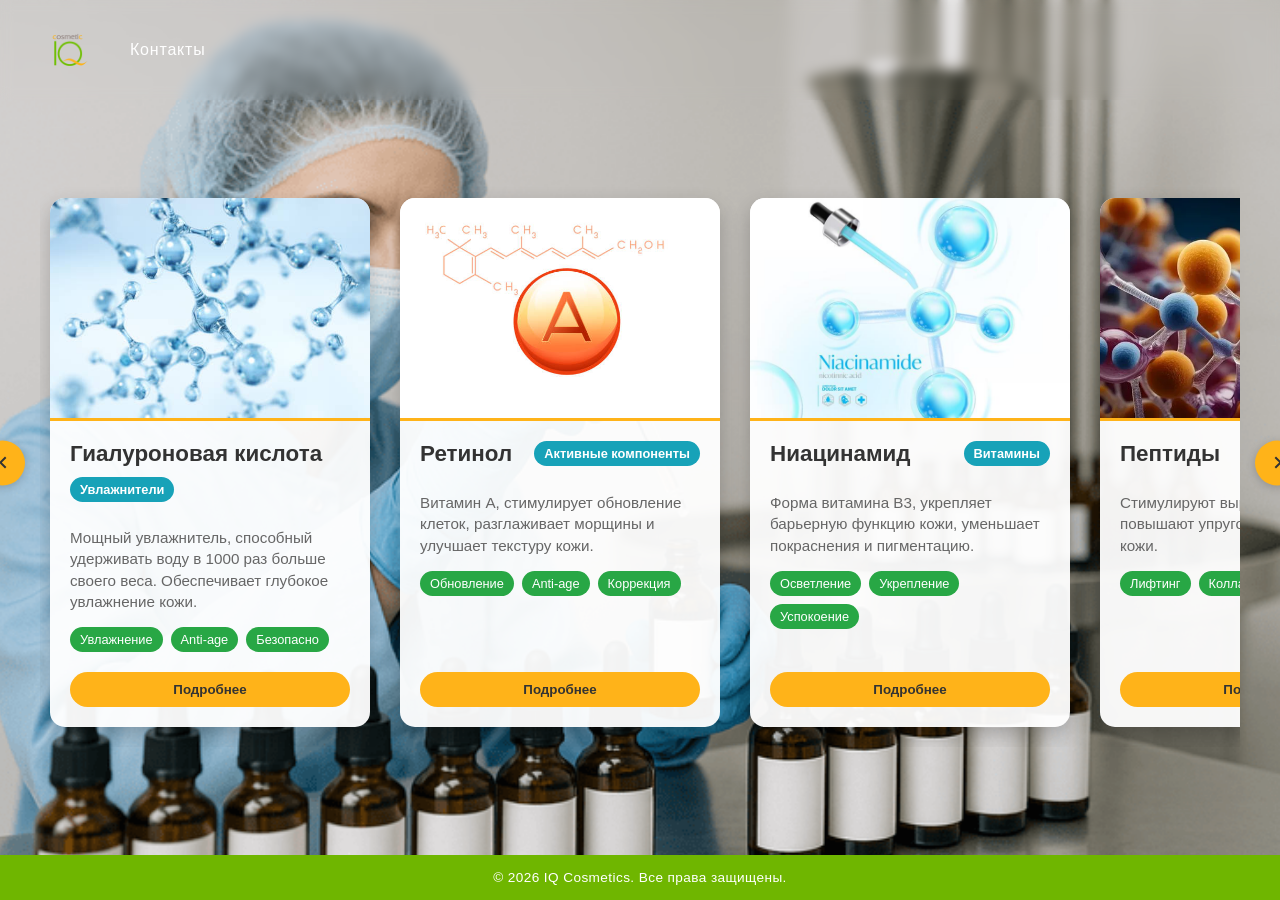
==== cosmetics-production/index.html @ 7896d12b "Add pages and cards" ====
<!doctype html>
<html lang="en">
<head>
    <meta charset="UTF-8"/>
    <title>IQ Cosmetics - Ингредиенты</title>
    <link rel="stylesheet" href="node_modules/bootstrap/dist/css/bootstrap.min.css">
</head>
<body>
    <div id="root"></div>
    <script src="main.js" type="module"></script>
    <script src="node_modules/bootstrap/dist/js/bootstrap.bundle.min.js"></script>
</body>
</html>
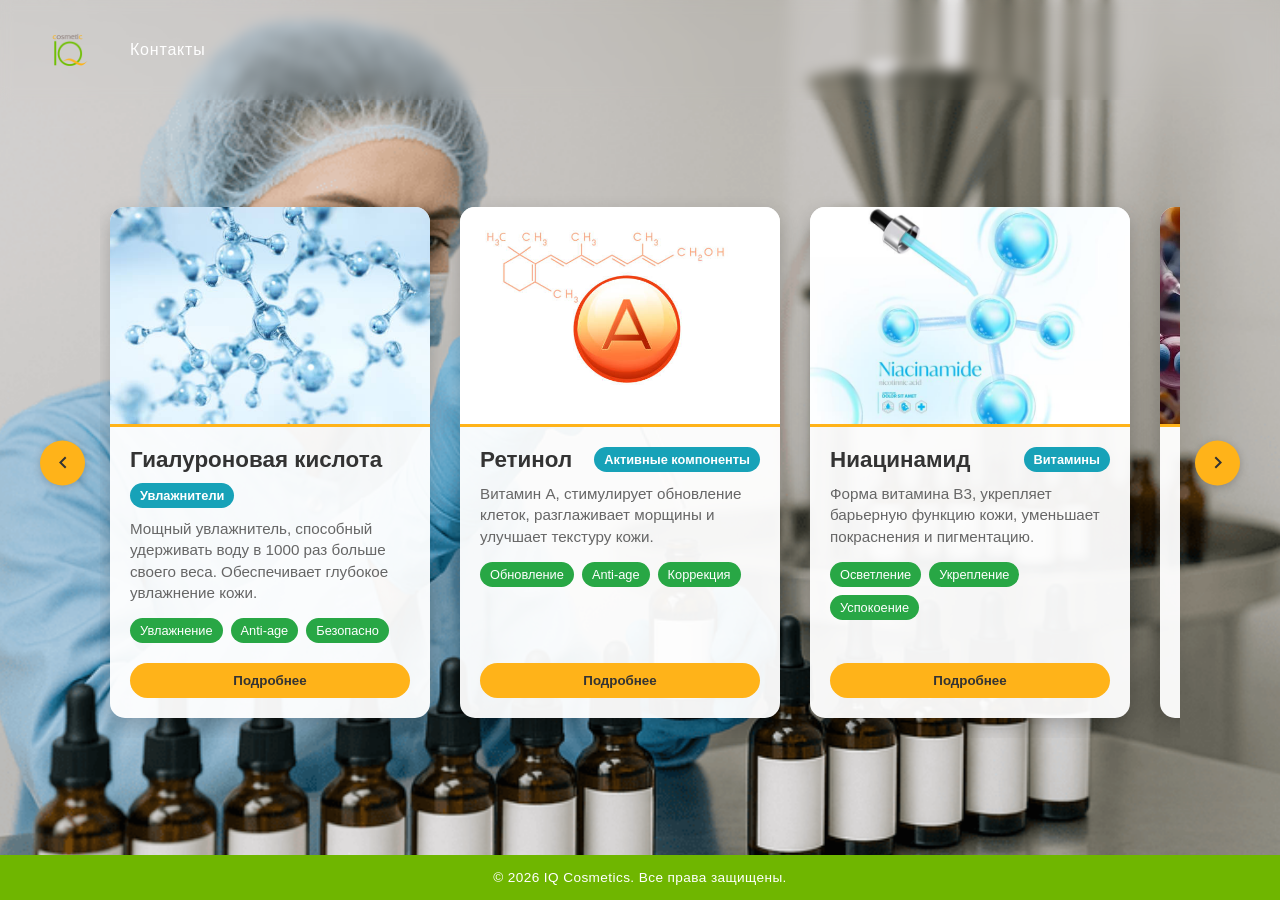
==== commit 74f0e69a: "add 3d model" ====
--- a/cosmetics-production/index.html
+++ b/cosmetics-production/index.html
@@ -2,8 +2,79 @@
 <html lang="en">
 <head>
     <meta charset="UTF-8"/>
+    <meta name="viewport" content="width=device-width, initial-scale=1.0, user-scalable=no">
     <title>IQ Cosmetics - Ингредиенты</title>
     <link rel="stylesheet" href="node_modules/bootstrap/dist/css/bootstrap.min.css">
+    
+    <script type="importmap">
+        {
+            "imports": {
+                "three": "https://unpkg.com/three@0.160.0/build/three.module.js",
+                "three/addons/": "https://unpkg.com/three@0.160.0/examples/jsm/"
+            }
+        }
+    </script>
+    
+    <style>
+        * {
+            margin: 0;
+            padding: 0;
+            box-sizing: border-box;
+        }
+        
+        body {
+            overflow-x: hidden;
+        }
+        
+        /* Стили для 3D контейнера */
+        #product-3d-section canvas {
+            width: 100% !important;
+            height: 100% !important;
+            display: block;
+        }
+        
+        /* Кастомный скроллбар для горизонтальной прокрутки */
+        #ingredients-container::-webkit-scrollbar {
+            height: 8px;
+        }
+        
+        #ingredients-container::-webkit-scrollbar-track {
+            background: rgba(255, 255, 255, 0.2);
+            border-radius: 10px;
+        }
+        
+        #ingredients-container::-webkit-scrollbar-thumb {
+            background: #ffb319;
+            border-radius: 10px;
+        }
+        
+        #ingredients-container::-webkit-scrollbar-thumb:hover {
+            background: #e69d00;
+        }
+        
+        /* Адаптивность */
+        @media (max-width: 768px) {
+            #product-page > div > div {
+                flex-direction: column !important;
+            }
+            
+            #product-3d-section {
+                flex: 0 0 100% !important;
+                max-width: 100% !important;
+                min-height: 400px !important;
+            }
+            
+            .nav-btn {
+                width: 35px !important;
+                height: 35px !important;
+            }
+            
+            .nav-btn svg {
+                width: 20px !important;
+                height: 20px !important;
+            }
+        }
+    </style>
 </head>
 <body>
     <div id="root"></div>
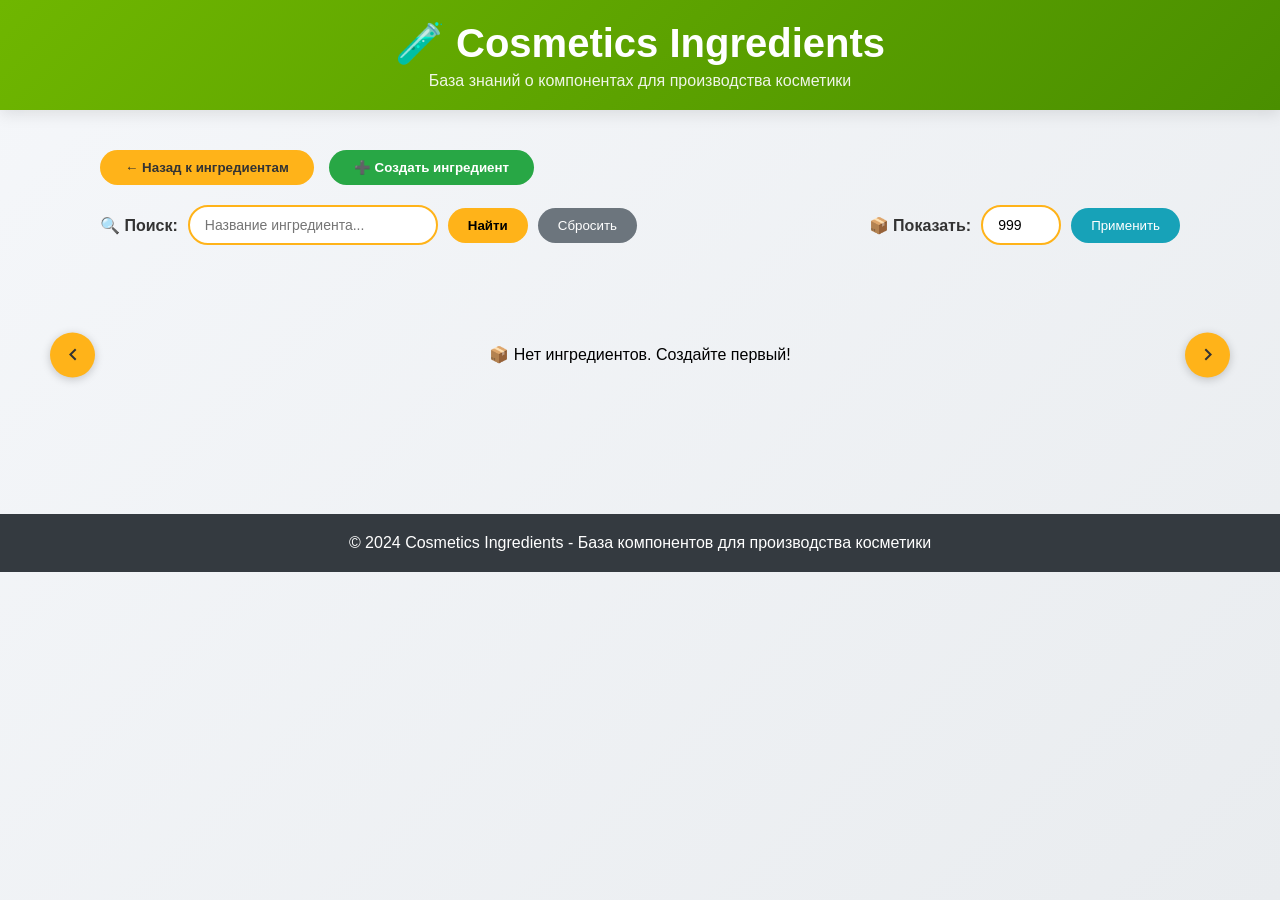
==== commit 3f2895b4: "final 5th lab" ====
--- a/cosmetics-production/index.html
+++ b/cosmetics-production/index.html
@@ -1,20 +1,9 @@
-<!doctype html>
-<html lang="en">
+<!DOCTYPE html>
+<html lang="ru">
 <head>
-    <meta charset="UTF-8"/>
-    <meta name="viewport" content="width=device-width, initial-scale=1.0, user-scalable=no">
-    <title>IQ Cosmetics - Ингредиенты</title>
-    <link rel="stylesheet" href="node_modules/bootstrap/dist/css/bootstrap.min.css">
-    
-    <script type="importmap">
-        {
-            "imports": {
-                "three": "https://unpkg.com/three@0.160.0/build/three.module.js",
-                "three/addons/": "https://unpkg.com/three@0.160.0/examples/jsm/"
-            }
-        }
-    </script>
-    
+    <meta charset="UTF-8">
+    <meta name="viewport" content="width=device-width, initial-scale=1.0">
+    <title>Cosmetics Ingredients - База компонентов для косметики</title>
     <style>
         * {
             margin: 0;
@@ -23,62 +12,89 @@
         }
         
         body {
-            overflow-x: hidden;
+            font-family: 'Segoe UI', Tahoma, Geneva, Verdana, sans-serif;
+            background: linear-gradient(135deg, #f5f7fa 0%, #e9ecef 100%);
+            min-height: 100vh;
         }
         
-        /* Стили для 3D контейнера */
-        #product-3d-section canvas {
-            width: 100% !important;
-            height: 100% !important;
-            display: block;
+        header {
+            background: linear-gradient(135deg, #6fb600 0%, #4a8f00 100%);
+            color: white;
+            padding: 20px 0;
+            text-align: center;
+            box-shadow: 0 4px 15px rgba(0,0,0,0.1);
         }
         
-        /* Кастомный скроллбар для горизонтальной прокрутки */
-        #ingredients-container::-webkit-scrollbar {
-            height: 8px;
+        header h1 {
+            font-size: 2.5rem;
+            margin-bottom: 5px;
         }
         
-        #ingredients-container::-webkit-scrollbar-track {
-            background: rgba(255, 255, 255, 0.2);
-            border-radius: 10px;
+        header p {
+            font-size: 1rem;
+            opacity: 0.9;
         }
         
-        #ingredients-container::-webkit-scrollbar-thumb {
-            background: #ffb319;
-            border-radius: 10px;
+        main {
+            max-width: 1400px;
+            margin: 0 auto;
+            padding: 40px 20px;
         }
         
-        #ingredients-container::-webkit-scrollbar-thumb:hover {
-            background: #e69d00;
+        footer {
+            background-color: #343a40;
+            color: white;
+            text-align: center;
+            padding: 20px;
+            margin-top: 40px;
         }
         
-        /* Адаптивность */
+        /* Скрываем скроллбар для container с карточками */
+        #ingredients-container::-webkit-scrollbar {
+            display: none;
+        }
+        
         @media (max-width: 768px) {
-            #product-page > div > div {
-                flex-direction: column !important;
+            main {
+                padding: 20px;
             }
             
-            #product-3d-section {
-                flex: 0 0 100% !important;
-                max-width: 100% !important;
-                min-height: 400px !important;
+            header h1 {
+                font-size: 1.8rem;
             }
             
-            .nav-btn {
-                width: 35px !important;
-                height: 35px !important;
+            .nav-btn.prev {
+                left: -10px !important;
             }
             
-            .nav-btn svg {
-                width: 20px !important;
-                height: 20px !important;
+            .nav-btn.next {
+                right: -10px !important;
             }
         }
     </style>
 </head>
 <body>
-    <div id="root"></div>
-    <script src="main.js" type="module"></script>
-    <script src="node_modules/bootstrap/dist/js/bootstrap.bundle.min.js"></script>
+    <header>
+        <h1>🧪 Cosmetics Ingredients</h1>
+        <p>База знаний о компонентах для производства косметики</p>
+    </header>
+    
+    <main id="app">
+        <div style="text-align: center; padding: 50px;">
+            <div class="loader">Загрузка...</div>
+        </div>
+    </main>
+    
+    <footer>
+        <p>&copy; 2024 Cosmetics Ingredients - База компонентов для производства косметики</p>
+    </footer>
+    
+    <script type="module">
+        import { MainPage } from './pages/main/index.js';
+        
+        const app = document.getElementById('app');
+        const mainPage = new MainPage(app);
+        mainPage.render();
+    </script>
 </body>
 </html>
